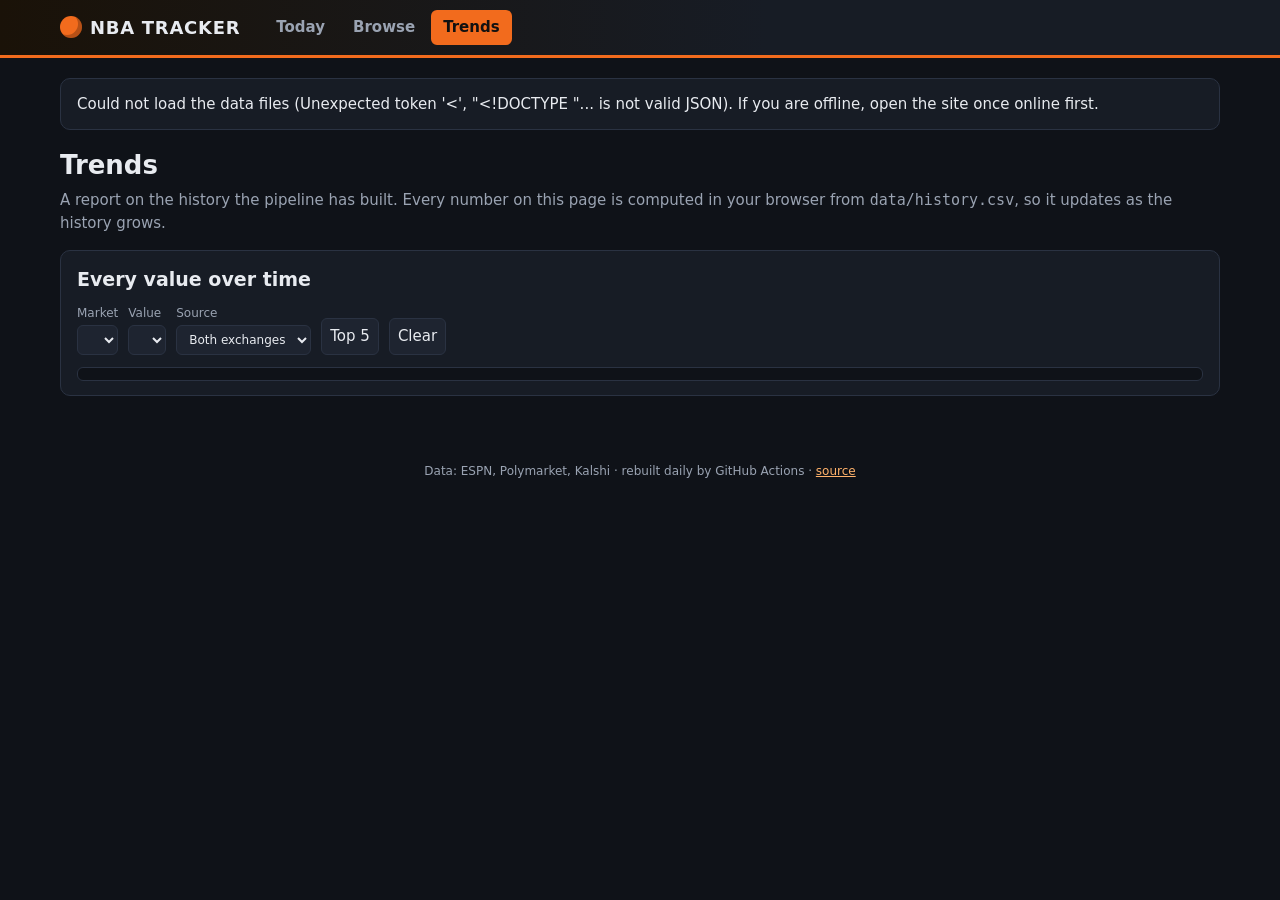
==== trends.html @ 962a1b59 "Add site: Today, Browse and Trends pages, shared nav and styles, installable PWA Co-Authored-By: Cla" ====
<!DOCTYPE html>
<html lang="en">
<head>
<meta charset="utf-8">
<meta name="viewport" content="width=device-width, initial-scale=1">
<title>Trends · NBA Tracker</title>
<meta name="theme-color" content="#f26b1d">
<link rel="manifest" href="manifest.webmanifest">
<link rel="icon" href="icons/icon-192.png">
<link rel="stylesheet" href="assets/style.css">
</head>
<body data-page="trends">
<main class="wrap">
  <h1>Trends</h1>
  <p class="sub" id="sub">A report on the history the pipeline has built. Every number on this page is computed in your browser from <code>data/history.csv</code>, so it updates as the history grows.</p>

  <div class="panel">
    <h2 style="margin-top:0">Every value over time</h2>
    <div class="controls">
      <label>Market<select id="c-market"></select></label>
      <label>Value<select id="c-col"></select></label>
      <label>Source<select id="c-source"><option value="">Both exchanges</option></select></label>
      <button id="c-top">Top 5</button><button id="c-none">Clear</button>
    </div>
    <div class="picker" id="c-items"></div>
    <div class="chart" id="c-chart"></div>
  </div>

  <div id="findings"></div>
</main>
<script src="assets/common.js"></script>
<script src="assets/charts.js"></script>
<script>
"use strict";
(async () => {
  let d;
  try { d = await loadData(); } catch (e) { showError(e); return; }
  const { rows, dates } = d;
  const first = dates[0], last = dates[dates.length - 1];
  document.getElementById("sub").insertAdjacentHTML("beforeend",
    ` History: <b>${rows.length.toLocaleString()}</b> rows over <b>${dates.length}</b> day(s), ${esc(first || "—")} to ${esc(last || "—")}.`);

  // ------------------------------------------------------------ explorer chart
  const markets = ["standings", "title", "mvp", "roy"].filter(m => rows.some(r => r.market === m));
  const mSel = document.getElementById("c-market"), cSel = document.getElementById("c-col"), sSel = document.getElementById("c-source");
  mSel.innerHTML = markets.map(m => `<option value="${m}">${MARKET_LABEL[m]}</option>`).join("");
  sSel.insertAdjacentHTML("beforeend", `<option value="polymarket">Polymarket</option><option value="kalshi">Kalshi</option>`);
  let chosen = new Set();

  function itemsFor() {
    const m = mSel.value, src = sSel.value;
    const latest = new Map();
    rows.forEach(r => { if (r.market === m && (!src || r.source.startsWith(src) || m === "standings")) latest.set(r.item_id, r); });
    return [...latest.values()].sort((a, b) => (b[mainValue(b)] ?? -1) - (a[mainValue(a)] ?? -1));
  }
  function setCols() {
    const m = mSel.value, have = NUMERIC.filter(c => rows.some(r => r.market === m && r[c] != null));
    cSel.innerHTML = have.map(c => `<option value="${c}">${LABEL[c]}</option>`).join("");
    cSel.value = m === "standings" ? "win_pct" : "prob_pct";
    sSel.disabled = m === "standings";
  }
  function topFive() { chosen = new Set(itemsFor().slice(0, 5).map(r => r.item_id)); }
  function drawPicker() {
    document.getElementById("c-items").innerHTML = itemsFor().map(r =>
      `<label><input type="checkbox" value="${esc(r.item_id)}" ${chosen.has(r.item_id) ? "checked" : ""}>${esc(r.item)}${r.market === "standings" ? "" : " · " + esc(r.source.split("_")[0])}</label>`).join("");
  }
  function drawChart() {
    const col = cSel.value;
    const series = [...chosen].map(id => {
      const pts = rows.filter(r => r.item_id === id).map(r => ({ x: r.date, y: r[col] }));
      const r0 = rows.find(r => r.item_id === id);
      return { name: r0 ? r0.item + (r0.market === "standings" ? "" : ` (${r0.source.split("_")[0]})`) : id, points: pts };
    }).filter(s => s.points.length);
    lineChart(document.getElementById("c-chart"), series, { yLabel: LABEL[col] });
  }
  mSel.onchange = () => { setCols(); topFive(); drawPicker(); drawChart(); };
  sSel.onchange = () => { topFive(); drawPicker(); drawChart(); };
  cSel.onchange = drawChart;
  document.getElementById("c-items").onchange = e => { e.target.checked ? chosen.add(e.target.value) : chosen.delete(e.target.value); drawChart(); };
  document.getElementById("c-top").onclick = () => { topFive(); drawPicker(); drawChart(); };
  document.getElementById("c-none").onclick = () => { chosen.clear(); drawPicker(); drawChart(); };
  mSel.value = markets.includes("title") ? "title" : markets[0];
  setCols(); topFive(); drawPicker(); drawChart();

  // ---------------------------------------------------------------- helpers
  // consensus[market][date][subject] = mean prob_pct over the exchanges that reported it
  const consensus = {}, names = {};
  for (const m of ODDS_MARKETS) {
    const acc = {};
    rows.filter(r => r.market === m && r.prob_pct != null).forEach(r => {
      ((acc[r.date] ??= {})[r.subject] ??= []).push(r.prob_pct);
      names[m + ":" + r.subject] = r.item;
    });
    consensus[m] = {};
    for (const [dt, subs] of Object.entries(acc)) {
      consensus[m][dt] = {};
      for (const [s, v] of Object.entries(subs)) consensus[m][dt][s] = mean(v);
    }
  }
  const odDates = m => Object.keys(consensus[m] || {}).sort();
  const nm = (m, s) => names[m + ":" + s] || s;
  const pts = v => (v >= 0 ? "+" : "") + v.toFixed(1) + " pts";
  const F = document.getElementById("findings");
  let n = 0;
  function finding(title, text, how, draw) {
    n++;
    F.insertAdjacentHTML("beforeend", `<section class="finding"><h2>${n}. ${title}</h2><p>${text}</p><p class="how"><b>How it's computed:</b> ${how}</p><div class="chart" id="f${n}"></div></section>`);
    draw(document.getElementById("f" + n));
  }

  // ------------------------------------------------- 1. title odds since first run
  {
    const ds = odDates("title"), a = ds[0], b = ds[ds.length - 1];
    const ch = a ? Object.keys(consensus.title[b]).filter(s => consensus.title[a][s] != null)
      .map(s => ({ s, from: consensus.title[a][s], to: consensus.title[b][s], d: consensus.title[b][s] - consensus.title[a][s] }))
      .sort((x, y) => y.d - x.d) : [];
    const lead = ch.length ? [...ch].sort((x, y) => y.to - x.to)[0] : null;
    let title, text;
    if (!ch.length) { title = "No title odds yet"; text = "Title odds appear after the first successful run."; }
    else if (ds.length < 2 || ch.every(c => Math.abs(c.d) < 0.05)) {
      title = `${esc(nm("title", lead.s))} are the title favorite at ${lead.to.toFixed(1)}%`;
      text = `With only ${ds.length} day(s) of odds there are no changes yet. Right now the markets give ${esc(nm("title", lead.s))} a ${lead.to.toFixed(1)}% chance to win the championship; the chart shows each team's change since ${a}, which will fill in as days are added.`;
    } else {
      const up = ch[0], dn = ch[ch.length - 1];
      title = `${esc(nm("title", up.s))} gained the most title odds since ${a} (${pts(up.d)})`;
      text = `${esc(nm("title", up.s))} went from ${up.from.toFixed(1)}% to ${up.to.toFixed(1)}%. The biggest drop was ${esc(nm("title", dn.s))}, from ${dn.from.toFixed(1)}% to ${dn.to.toFixed(1)}% (${pts(dn.d)}). ${esc(nm("title", lead.s))} remain the favorite at ${lead.to.toFixed(1)}%.`;
    }
    finding(title, text, `For each team and day, the title probability is the average of Polymarket and Kalshi <code>prob_pct</code> (whichever reported that day). The change is the latest day (${esc(b || "—")}) minus the first day (${esc(a || "—")}), in percentage points.`,
      el => barChart(el, ch.map(c => ({ label: nm("title", c.s), value: +c.d.toFixed(2) })), { unit: " pts" }));
  }

  // ------------------------------------------------- 2. where the exchanges disagree
  {
    const gaps = [];
    for (const m of ODDS_MARKETS) {
      const ld = rows.filter(r => r.market === m).map(r => r.date).sort().pop();
      const pm = new Map(rows.filter(r => r.date === ld && r.source === `polymarket_${m}` && r.prob_pct != null).map(r => [r.subject, r]));
      rows.filter(r => r.date === ld && r.source === `kalshi_${m}` && r.prob_pct != null).forEach(k => {
        const p = pm.get(k.subject);
        if (p) gaps.push({ m, s: k.subject, item: k.item, pm: p.prob_pct, ks: k.prob_pct, gap: p.prob_pct - k.prob_pct });
      });
    }
    gaps.sort((a, b) => Math.abs(b.gap) - Math.abs(a.gap));
    const avg = m => mean(gaps.filter(g => g.m === m).map(g => Math.abs(g.gap)));
    const big = gaps[0];
    const avgTxt = ODDS_MARKETS.filter(m => avg(m) != null).map(m => `${MARKET_LABEL[m].replace(" odds", "")} ${avg(m).toFixed(2)} pts (${gaps.filter(g => g.m === m).length} matched)`).join(", ");
    finding(big ? `Polymarket and Kalshi disagree most on ${esc(big.item)} (${Math.abs(big.gap).toFixed(1)} pts apart)` : "No item is priced on both exchanges yet",
      big ? `On the latest day, Polymarket prices ${esc(big.item)} (${MARKET_LABEL[big.m]}) at ${big.pm.toFixed(1)}% and Kalshi at ${big.ks.toFixed(1)}%. Across everything listed on both exchanges, the average gap is: ${avgTxt}. Small gaps mean the two markets agree; a big gap is where one exchange is more bullish.` : "This section compares the two exchanges once both report the same team or player.",
      "For each market, take the latest date, match Polymarket and Kalshi rows by <code>subject</code> (team abbreviation or player slug), and subtract: gap = Polymarket <code>prob_pct</code> − Kalshi <code>prob_pct</code>. The chart shows the 12 largest gaps; orange means Polymarket is higher.",
      el => barChart(el, gaps.slice(0, 12).map(g => ({ label: `${g.item} (${g.m.toUpperCase()})`, value: +g.gap.toFixed(2) })), { unit: " pts" }));
  }

  // ------------------------------------------------- 3 & 4. award races
  for (const [m, label] of [["mvp", "MVP"], ["roy", "Rookie of the Year"]]) {
    const ds = odDates(m), a = ds[0], b = ds[ds.length - 1];
    if (!b) { finding(`No ${label} odds yet`, `The ${label} race appears after the first successful run.`, "—", el => el.innerHTML = ""); continue; }
    const now = Object.entries(consensus[m][b]).sort((x, y) => y[1] - x[1]);
    const top = now.slice(0, 5).map(([s]) => s);
    const [ls, lv] = now[0], second = now[1];
    const was = consensus[m][a][ls];
    const firstLead = Object.entries(consensus[m][a]).sort((x, y) => y[1] - x[1])[0];
    const changed = firstLead && firstLead[0] !== ls;
    finding(`${esc(nm(m, ls))} leads the ${label} race at ${lv.toFixed(1)}%`,
      `${esc(nm(m, ls))} has a ${lv.toFixed(1)}% chance${second ? `, ahead of ${esc(nm(m, second[0]))} at ${second[1].toFixed(1)}% (a ${(lv - second[1]).toFixed(1)}-point lead)` : ""}. ` +
      (ds.length > 1 ? (was != null ? `Since ${a}, the leader's odds moved ${pts(lv - was)}. ` : "") + (changed ? `The leader has changed: on ${a} it was ${esc(nm(m, firstLead[0]))}.` : `The leader is the same as on ${a}.`) : `This is the first day of ${label} odds; the lines grow as days are added.`) +
      ` ${now.length} candidates are priced.`,
      `For each player and day, the ${label} probability is the average of Polymarket and Kalshi <code>prob_pct</code>. The chart follows today's top 5 across every day of the history.`,
      el => lineChart(el, top.map(s => ({ name: nm(m, s), points: ds.map(dt => ({ x: dt, y: consensus[m][dt][s] ?? null })) })), { yLabel: "Implied prob %" }));
  }

  // ------------------------------------------------- 5. win % vs title odds
  {
    const ld = rows.filter(r => r.source === "espn_standings").map(r => r.date).sort().pop();
    const td = odDates("title").filter(x => x <= (ld || "")).pop();
    const st = rows.filter(r => r.date === ld && r.source === "espn_standings" && r.win_pct != null);
    const p = st.filter(r => consensus.title[td]?.[r.subject] != null).map(r => ({ x: r.win_pct, y: consensus.title[td][r.subject], label: r.item, short: r.subject, pd: r.point_diff }));
    const r = pearson(p.map(q => q.x), p.map(q => q.y));
    const rpd = pearson(p.filter(q => q.pd != null).map(q => q.pd), p.filter(q => q.pd != null).map(q => q.y));
    const word = r == null ? "" : r > 0.7 ? "closely" : r > 0.4 ? "moderately" : "only loosely";
    const best = [...p].sort((a, b) => b.x - a.x)[0];
    const fav = [...p].sort((a, b) => b.y - a.y)[0];
    finding(r == null ? "Win % vs title odds needs more teams" : `Title odds track win % ${word} (r = ${r.toFixed(2)})`,
      r == null ? "This needs standings and title odds for at least three teams on the same day." :
        `Across ${p.length} teams on ${ld}, the correlation between win % and title odds is ${r.toFixed(2)}${rpd != null ? `, and between point differential and title odds it is ${rpd.toFixed(2)}` : ""}. ` +
        `The best record belongs to ${esc(best.label)} (${best.x.toFixed(3)}), while the market favorite is ${esc(fav.label)} (${fav.y.toFixed(1)}%)` + (best.short === fav.short ? " — the same team." : ", so the markets are pricing more than the current record."),
      "Join the latest ESPN standings row for each team to that day's average title probability by team abbreviation, then compute the Pearson correlation of <code>win_pct</code> with title <code>prob_pct</code> (and of <code>point_diff</code> with title odds).",
      el => scatterChart(el, p, { xLabel: "Win %", yLabel: "Title odds %" }));
  }

  // ------------------------------------------------- 6. biggest day of movement
  {
    const byDate = new Map();
    rows.filter(r => r.prob_pct != null).forEach(r => (byDate.get(r.date) ?? byDate.set(r.date, new Map()).get(r.date)).set(r.item_id, r.prob_pct));
    const ds = [...byDate.keys()].sort(), days = [];
    for (let i = 1; i < ds.length; i++) {
      let tot = 0, cnt = 0;
      for (const [id, v] of byDate.get(ds[i])) { const o = byDate.get(ds[i - 1]).get(id); if (o != null) { tot += Math.abs(v - o); cnt++; } }
      days.push({ date: ds[i], tot, cnt });
    }
    const big = [...days].sort((a, b) => b.tot - a.tot)[0];
    finding(big ? `${big.date} was the biggest day of movement (${big.tot.toFixed(1)} pts in total)` : "The biggest day of movement needs two days of odds",
      big ? `On ${big.date}, the ${big.cnt} odds items priced on both that day and the day before moved a combined ${big.tot.toFixed(1)} percentage points. The average day so far moved ${mean(days.map(x => x.tot)).toFixed(1)} points across ${days.length} day-to-day comparisons.` : "After the second daily run, this section compares each day's odds with the day before.",
      "For each date after the first, sum |<code>prob_pct</code> today − <code>prob_pct</code> previous day| over every odds item (both exchanges, all three markets) that appears on both days.",
      el => barChart(el, days.map(x => ({ label: x.date, value: +x.tot.toFixed(2) })), { unit: " pts" }));
  }

  // ------------------------------------------------- 7. how far apart the teams are
  {
    const ld = rows.filter(r => r.source === "espn_standings").map(r => r.date).sort().pop();
    const st = rows.filter(r => r.date === ld && r.source === "espn_standings" && r.point_diff != null).sort((a, b) => b.point_diff - a.point_diff);
    if (st.length) {
      const hi = st[0], lo = st[st.length - 1];
      const east = mean(st.filter(r => r.conference === "East").map(r => r.point_diff)), west = mean(st.filter(r => r.conference === "West").map(r => r.point_diff));
      finding(`${esc(hi.item)} and ${esc(lo.item)} are ${(hi.point_diff - lo.point_diff).toFixed(1)} points per game apart`,
        `${esc(hi.item)} outscore opponents by ${hi.point_diff.toFixed(1)} per game; ${esc(lo.item)} are at ${lo.point_diff.toFixed(1)}. ` +
        (east != null && west != null ? `The average point differential is ${east.toFixed(2)} in the East and ${west.toFixed(2)} in the West.` : ""),
        `From the latest ESPN standings (${esc(ld)}): <code>point_diff</code> = <code>ppg</code> − <code>opp_ppg</code>; the spread is the best minus the worst, and the conference averages are the mean <code>point_diff</code> of each conference's teams. Blue bars are East, orange are West.`,
        el => barChart(el, st.map(r => ({ label: r.item, value: r.point_diff, color: r.conference === "East" ? "#4ea8ff" : "#f26b1d" }))));
    }
  }
})();
</script>
</body>
</html>
---- assets/style.css ----
:root {
  --bg: #0f1218;
  --panel: #171c25;
  --panel-2: #1e2430;
  --line: #2a3242;
  --text: #e8ebf0;
  --muted: #9aa3b2;
  --accent: #f26b1d;      /* basketball orange */
  --accent-2: #ffb26b;
  --up: #3ecf8e;
  --down: #ff6b6b;
  --font: "Segoe UI", system-ui, -apple-system, Roboto, "Helvetica Neue", Arial, sans-serif;
  --mono: ui-monospace, "SF Mono", Menlo, Consolas, monospace;
}
* { box-sizing: border-box; }
html, body { margin: 0; background: var(--bg); color: var(--text); font-family: var(--font); font-size: 15px; line-height: 1.5; }
a { color: var(--accent-2); }
header.site {
  background: linear-gradient(90deg, #1a1208, var(--panel) 60%);
  border-bottom: 3px solid var(--accent);
  position: sticky; top: 0; z-index: 10;
}
header.site .wrap { display: flex; align-items: center; gap: 24px; flex-wrap: wrap; padding: 10px 20px; }
.brand { font-weight: 800; letter-spacing: .04em; text-transform: uppercase; font-size: 18px; color: var(--text); text-decoration: none; display: flex; align-items: center; gap: 8px; }
.brand .ball { width: 22px; height: 22px; border-radius: 50%; background: var(--accent); box-shadow: inset -4px -3px 0 rgba(0,0,0,.25); }
nav.main { display: flex; gap: 4px; }
nav.main a { color: var(--muted); text-decoration: none; padding: 6px 12px; border-radius: 6px; font-weight: 600; }
nav.main a:hover { color: var(--text); background: var(--panel-2); }
nav.main a.active { color: #111; background: var(--accent); }
.offline-badge { margin-left: auto; font-size: 12px; color: var(--muted); }
.wrap { max-width: 1200px; margin: 0 auto; }
main.wrap { padding: 20px; }
h1 { font-size: 26px; margin: 4px 0 4px; }
h2 { font-size: 19px; margin: 28px 0 10px; }
.sub { color: var(--muted); margin: 0 0 16px; }
.cards { display: grid; grid-template-columns: repeat(auto-fit, minmax(150px, 1fr)); gap: 12px; }
.card { background: var(--panel); border: 1px solid var(--line); border-radius: 10px; padding: 12px 14px; }
.card .k { color: var(--muted); font-size: 12px; text-transform: uppercase; letter-spacing: .05em; }
.card .v { font-size: 24px; font-weight: 700; }
.panel { background: var(--panel); border: 1px solid var(--line); border-radius: 10px; padding: 14px 16px; margin-bottom: 16px; }
.grid2 { display: grid; grid-template-columns: repeat(auto-fit, minmax(440px, 1fr)); gap: 16px; }
.grid2 .panel { overflow-x: auto; min-width: 0; }
table { width: 100%; border-collapse: collapse; font-size: 14px; }
th, td { padding: 6px 8px; border-bottom: 1px solid var(--line); text-align: left; white-space: nowrap; }
th { color: var(--muted); font-weight: 600; font-size: 12px; text-transform: uppercase; letter-spacing: .04em; position: sticky; top: 0; background: var(--panel); }
td.num, th.num { text-align: right; font-variant-numeric: tabular-nums; }
tr:hover td { background: var(--panel-2); }
.scroll { overflow: auto; max-height: 70vh; }
.up { color: var(--up); }
.down { color: var(--down); }
.pill { display: inline-block; padding: 1px 8px; border-radius: 999px; font-size: 12px; font-weight: 600; }
.pill.ok { background: rgba(62,207,142,.15); color: var(--up); }
.pill.bad { background: rgba(255,107,107,.15); color: var(--down); }
.pill.m { background: var(--panel-2); color: var(--accent-2); }
.controls { display: flex; flex-wrap: wrap; gap: 10px; align-items: end; margin-bottom: 12px; }
.controls label { display: flex; flex-direction: column; font-size: 12px; color: var(--muted); gap: 3px; }
input, select, button { font: inherit; color: var(--text); background: var(--panel-2); border: 1px solid var(--line); border-radius: 6px; padding: 6px 8px; }
button { cursor: pointer; }
button.primary { background: var(--accent); color: #111; border-color: var(--accent); font-weight: 700; }
th.sortable { cursor: pointer; user-select: none; }
th.sortable:hover { color: var(--text); }
.star { cursor: pointer; background: none; border: none; font-size: 18px; color: var(--line); padding: 0 4px; }
.star.on { color: #ffcc33; }
.picker { display: flex; flex-wrap: wrap; gap: 6px; max-height: 120px; overflow: auto; padding: 6px; background: var(--bg); border: 1px solid var(--line); border-radius: 6px; }
.picker label { flex-direction: row; align-items: center; gap: 4px; color: var(--text); font-size: 13px; background: var(--panel-2); padding: 2px 8px; border-radius: 999px; }
.chart svg { width: 100%; height: auto; display: block; }
.chart .axis text { fill: var(--muted); font-size: 11px; }
.chart .axis line, .chart .axis path { stroke: var(--line); }
.chart .grid line { stroke: var(--line); stroke-dasharray: 2 3; }
.legend { display: flex; flex-wrap: wrap; gap: 4px 14px; font-size: 12px; color: var(--muted); margin-top: 6px; }
.legend i { display: inline-block; width: 10px; height: 10px; border-radius: 2px; margin-right: 4px; vertical-align: middle; }
section.finding { background: var(--panel); border: 1px solid var(--line); border-left: 4px solid var(--accent); border-radius: 10px; padding: 14px 18px; margin: 18px 0; }
section.finding h2 { margin-top: 2px; }
section.finding p { color: #cfd5de; max-width: 900px; }
.how { font-size: 13px; color: var(--muted); }
.empty { color: var(--muted); font-style: italic; }
footer { color: var(--muted); font-size: 12px; text-align: center; padding: 30px; }
.muted { color: var(--muted); }
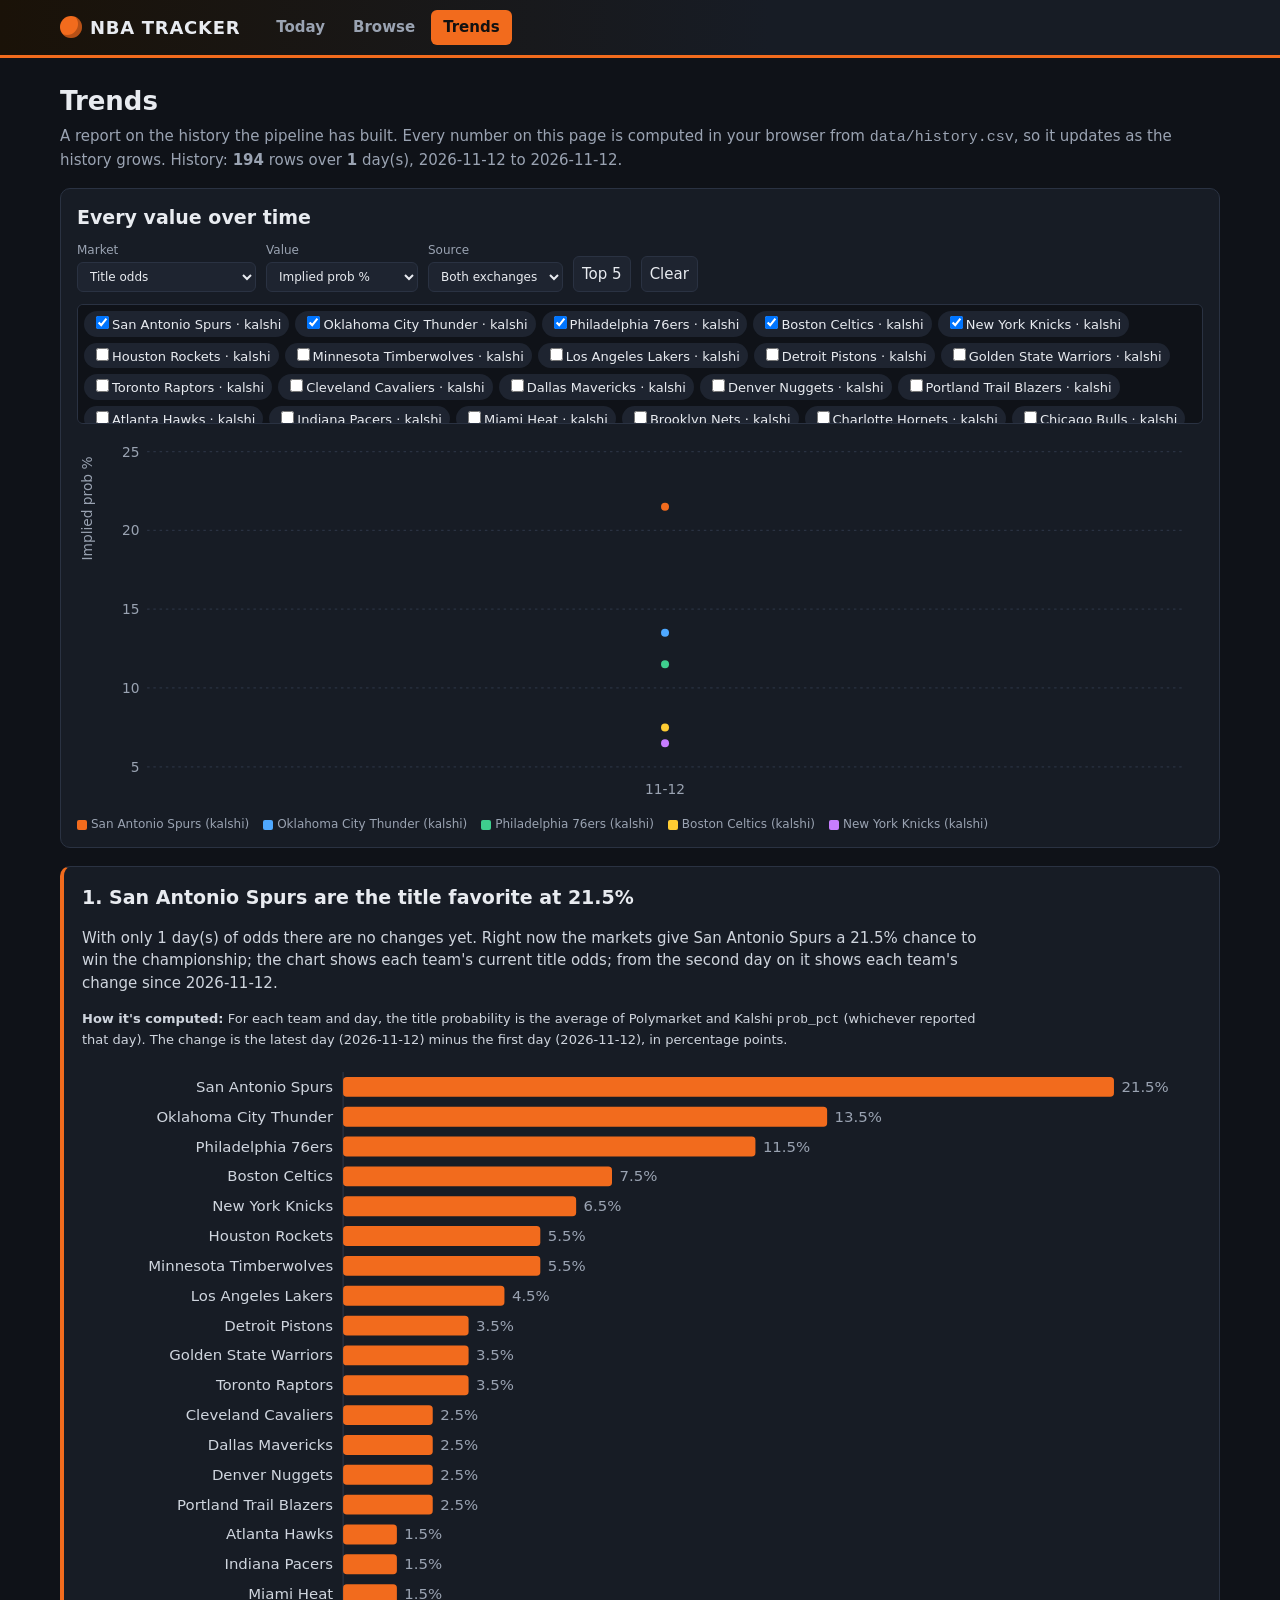
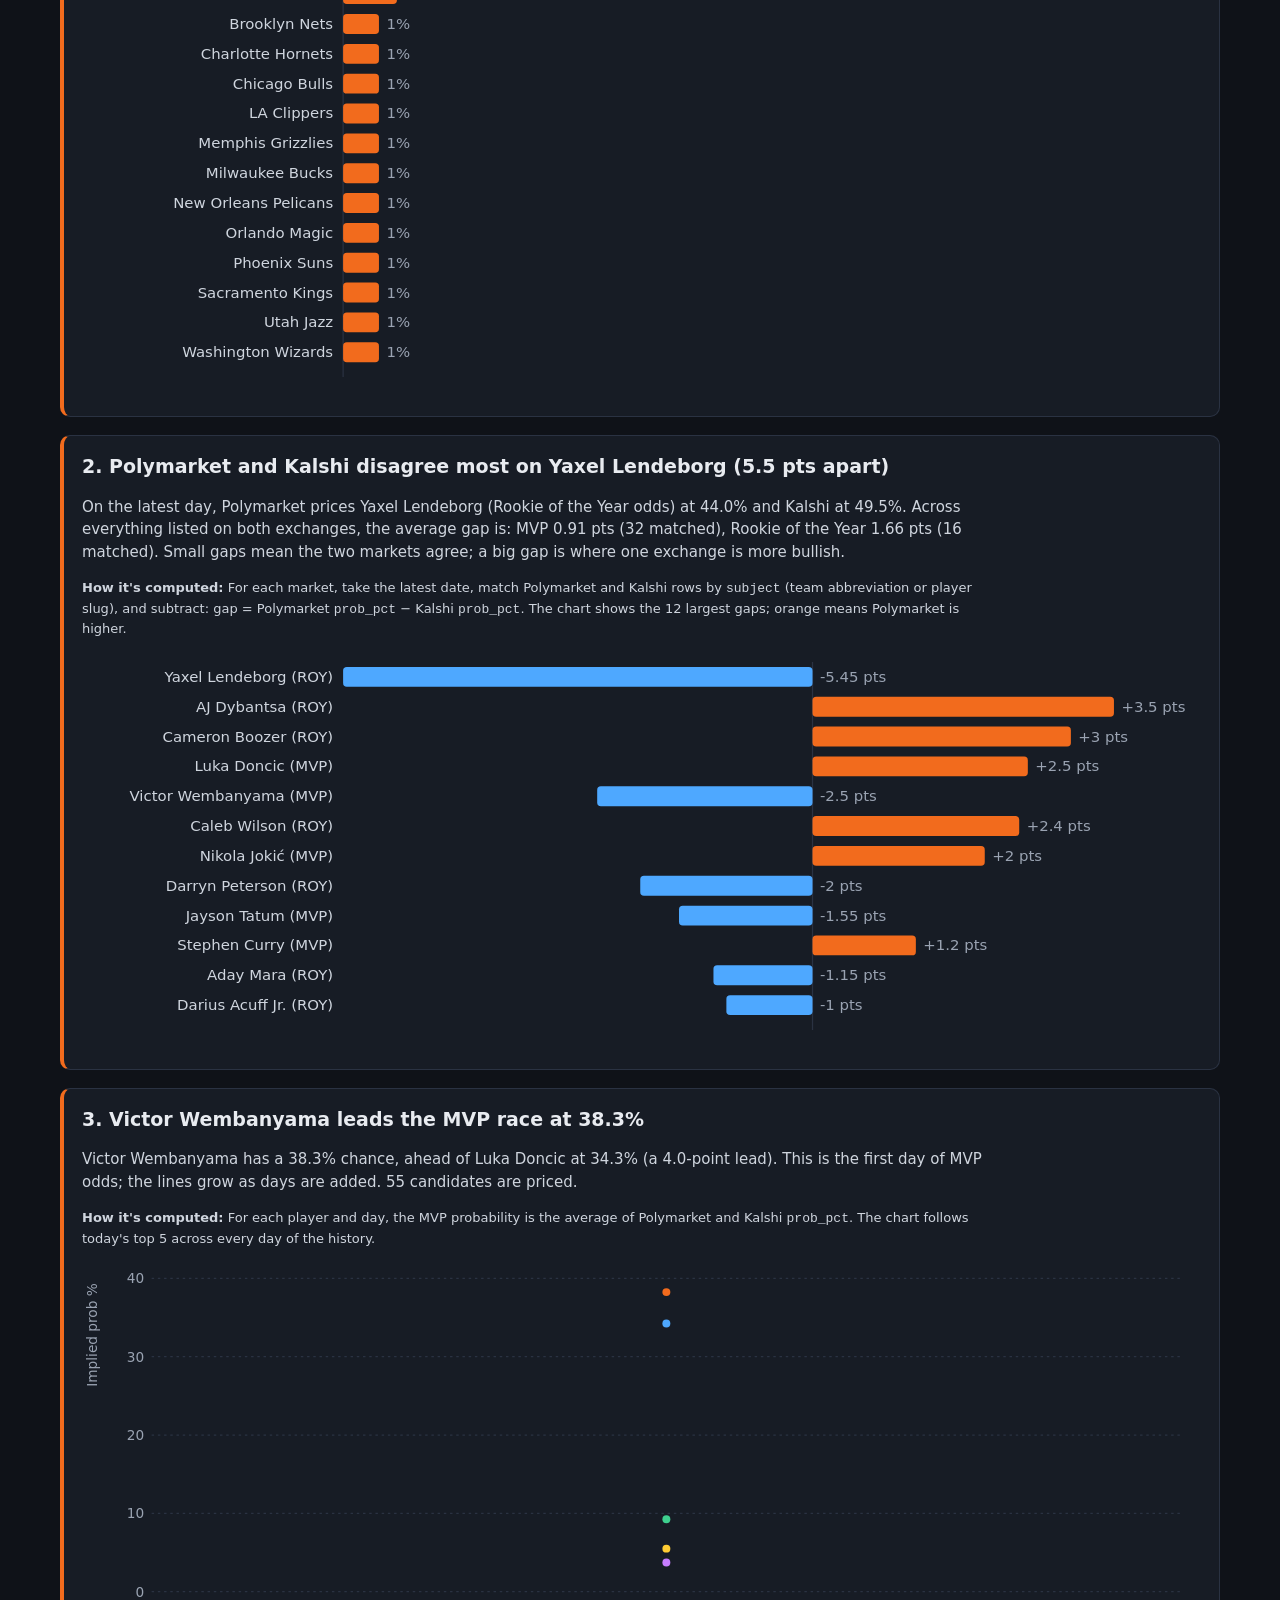
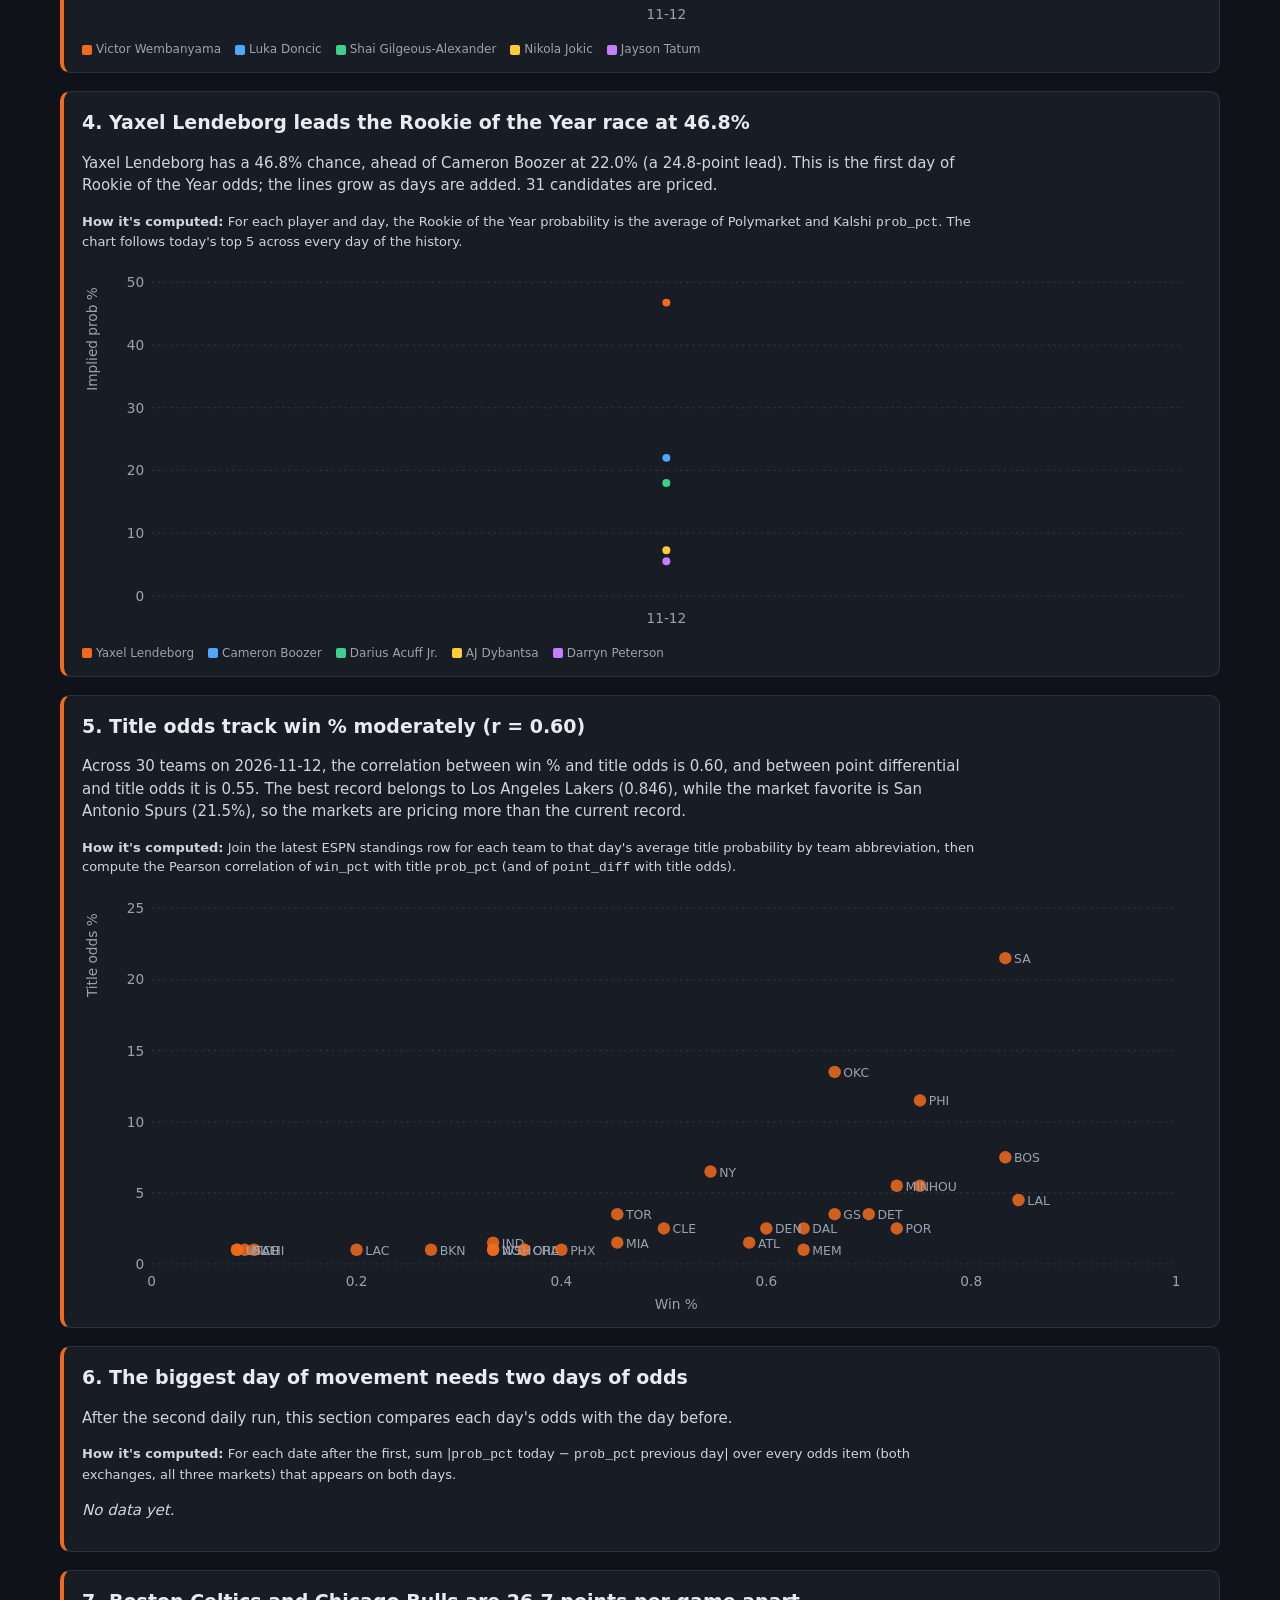
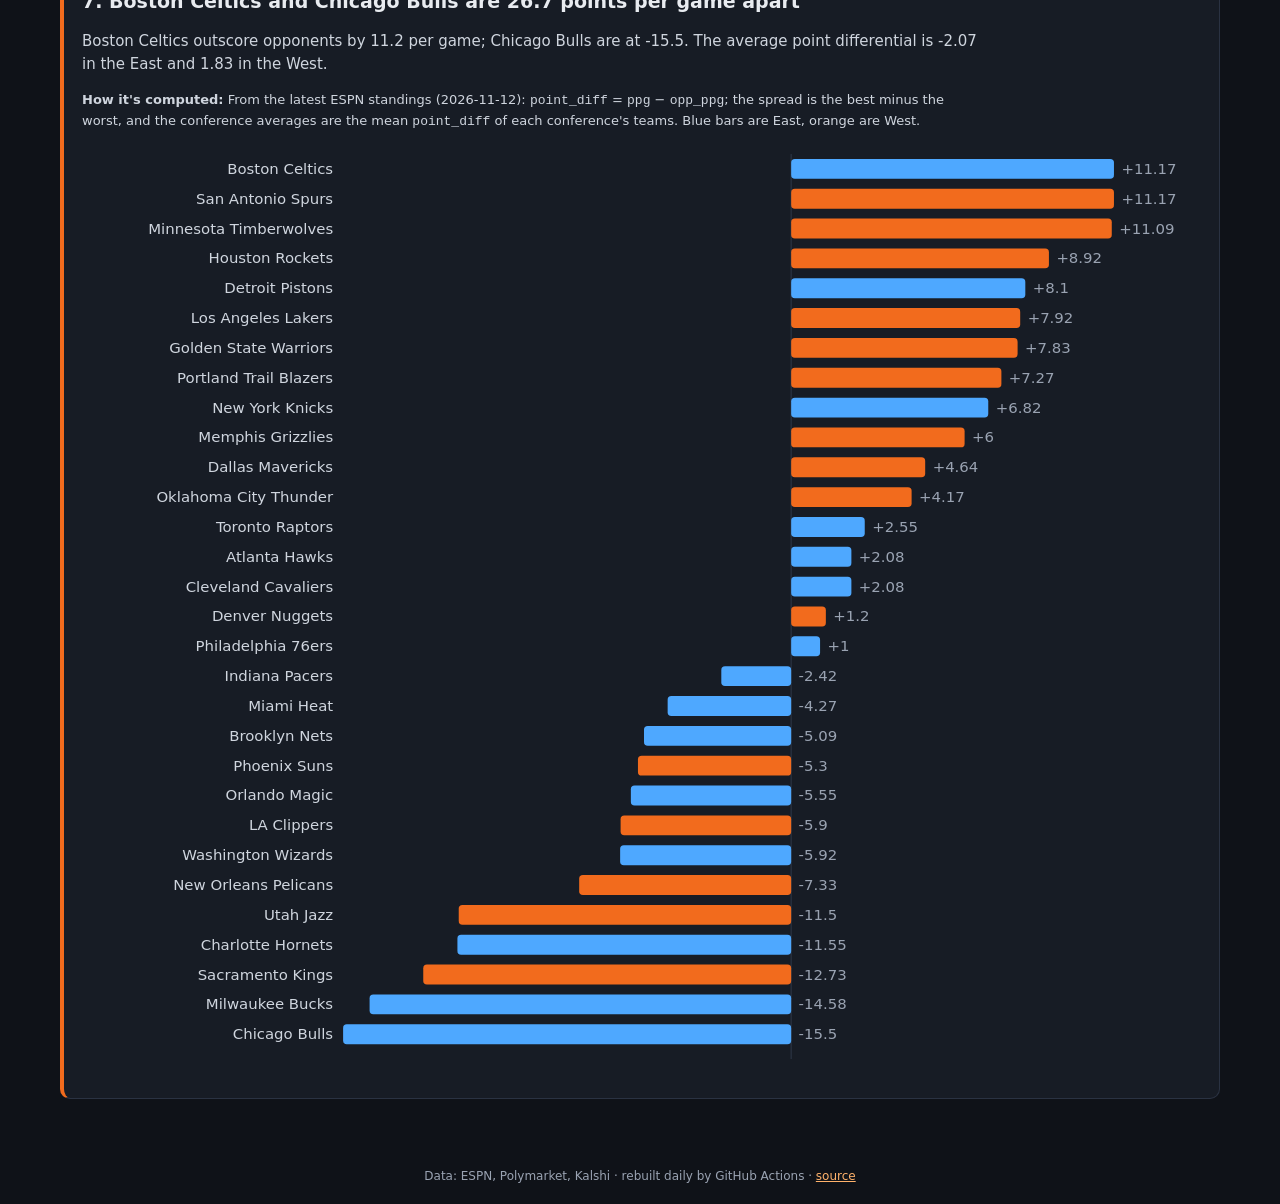
==== commit e468958b: "Trends: show current title odds on day one; picker spacing Co-Authored-By: Claude Opus 5.5 <noreply@" ====
--- a/trends.html
+++ b/trends.html
@@ -119,14 +119,16 @@
     if (!ch.length) { title = "No title odds yet"; text = "Title odds appear after the first successful run."; }
     else if (ds.length < 2 || ch.every(c => Math.abs(c.d) < 0.05)) {
       title = `${esc(nm("title", lead.s))} are the title favorite at ${lead.to.toFixed(1)}%`;
-      text = `With only ${ds.length} day(s) of odds there are no changes yet. Right now the markets give ${esc(nm("title", lead.s))} a ${lead.to.toFixed(1)}% chance to win the championship; the chart shows each team's change since ${a}, which will fill in as days are added.`;
+      text = `With only ${ds.length} day(s) of odds there are no changes yet. Right now the markets give ${esc(nm("title", lead.s))} a ${lead.to.toFixed(1)}% chance to win the championship; the chart shows each team's current title odds; from the second day on it shows each team's change since ${a}.`;
     } else {
       const up = ch[0], dn = ch[ch.length - 1];
       title = `${esc(nm("title", up.s))} gained the most title odds since ${a} (${pts(up.d)})`;
       text = `${esc(nm("title", up.s))} went from ${up.from.toFixed(1)}% to ${up.to.toFixed(1)}%. The biggest drop was ${esc(nm("title", dn.s))}, from ${dn.from.toFixed(1)}% to ${dn.to.toFixed(1)}% (${pts(dn.d)}). ${esc(nm("title", lead.s))} remain the favorite at ${lead.to.toFixed(1)}%.`;
     }
     finding(title, text, `For each team and day, the title probability is the average of Polymarket and Kalshi <code>prob_pct</code> (whichever reported that day). The change is the latest day (${esc(b || "—")}) minus the first day (${esc(a || "—")}), in percentage points.`,
-      el => barChart(el, ch.map(c => ({ label: nm("title", c.s), value: +c.d.toFixed(2) })), { unit: " pts" }));
+      el => ds.length < 2
+        ? barChart(el, [...ch].sort((x, y) => y.to - x.to).map(c => ({ label: nm("title", c.s), value: +c.to.toFixed(2) })), { unit: "%" })
+        : barChart(el, ch.map(c => ({ label: nm("title", c.s), value: +c.d.toFixed(2) })), { unit: " pts" }));
   }
 
   // ------------------------------------------------- 2. where the exchanges disagree
--- a/assets/style.css
+++ b/assets/style.css
@@ -61,7 +61,7 @@
 th.sortable:hover { color: var(--text); }
 .star { cursor: pointer; background: none; border: none; font-size: 18px; color: var(--line); padding: 0 4px; }
 .star.on { color: #ffcc33; }
-.picker { display: flex; flex-wrap: wrap; gap: 6px; max-height: 120px; overflow: auto; padding: 6px; background: var(--bg); border: 1px solid var(--line); border-radius: 6px; }
+.picker { margin-bottom: 10px; display: flex; flex-wrap: wrap; gap: 6px; max-height: 120px; overflow: auto; padding: 6px; background: var(--bg); border: 1px solid var(--line); border-radius: 6px; }
 .picker label { flex-direction: row; align-items: center; gap: 4px; color: var(--text); font-size: 13px; background: var(--panel-2); padding: 2px 8px; border-radius: 999px; }
 .chart svg { width: 100%; height: auto; display: block; }
 .chart .axis text { fill: var(--muted); font-size: 11px; }
